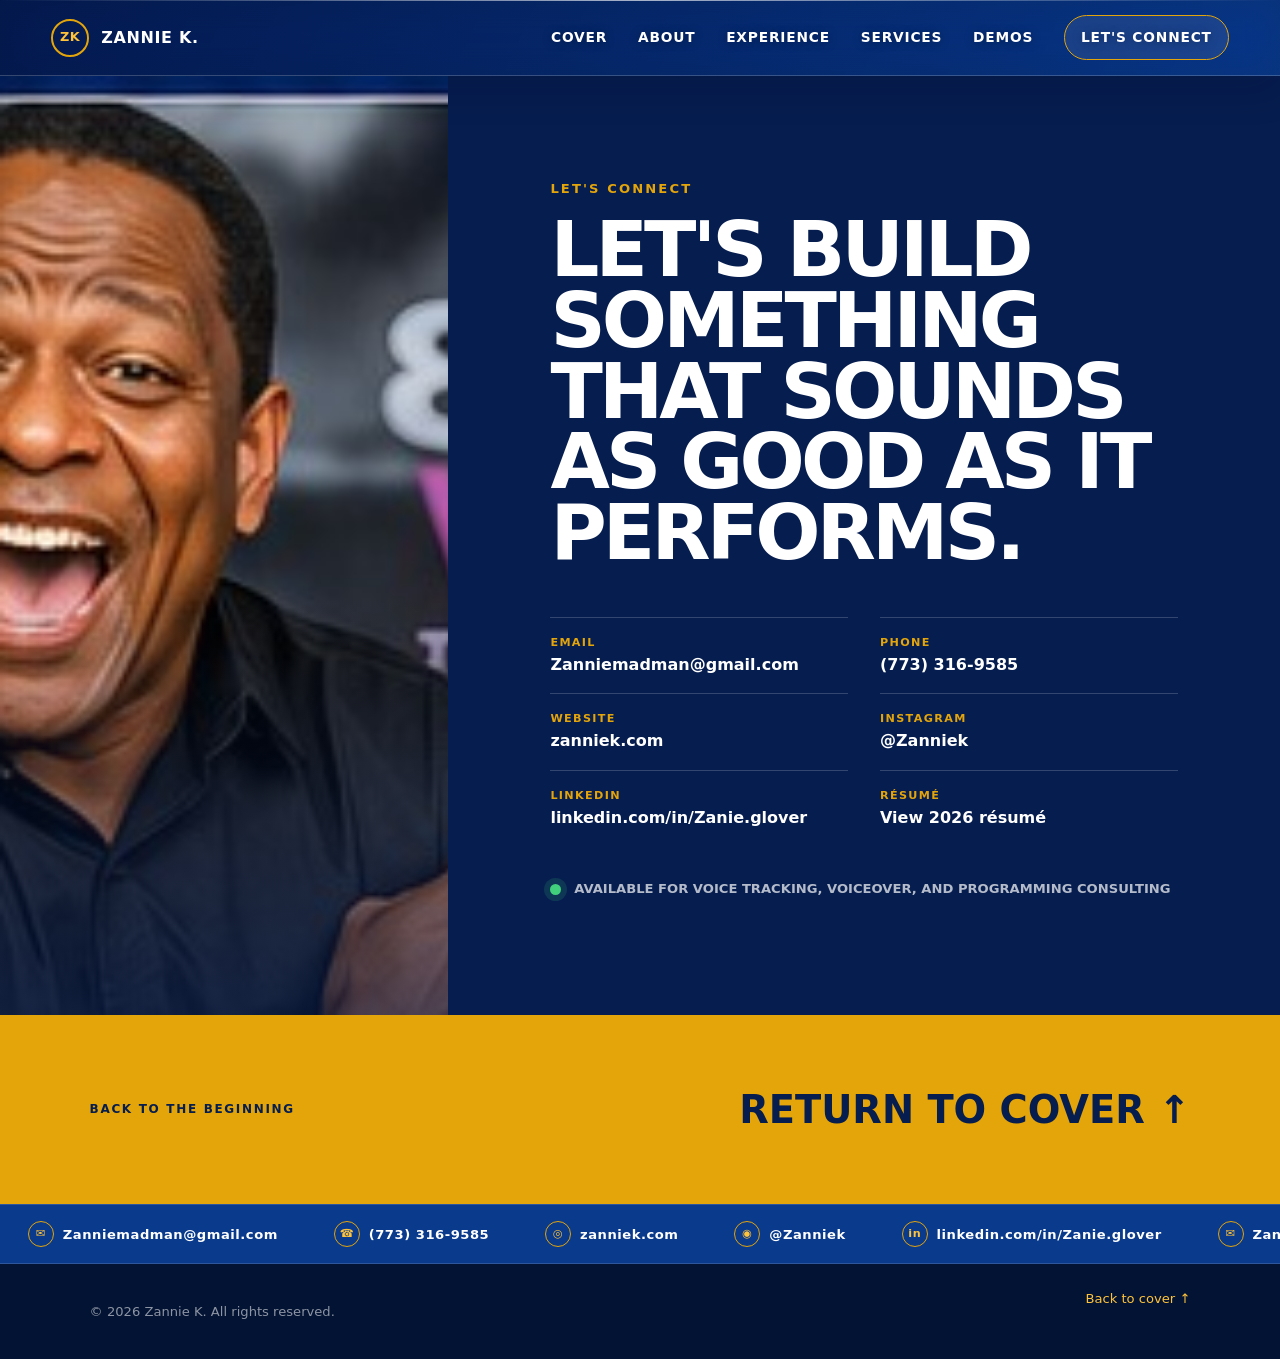
==== contact.html @ f50148a6 "Publish complete Zannie K website" ====
<!doctype html><html lang="en"><head>
  <meta charset="UTF-8"><meta name="viewport" content="width=device-width, initial-scale=1.0"><meta name="description" content="Contact Zannie K. for voice tracking, voiceover, and programming consulting.">
  <title>Contact | Zannie K.</title><link rel="stylesheet" href="styles.css"><script src="script.js" defer></script>
</head><body data-page="contact">
  <a class="skip-link" href="#main">Skip to content</a><div data-header></div><main id="main" class="inner-page contact-page">
    <section class="contact-hero"><div class="contact-photo reveal-on-scroll from-left" role="img" aria-label="Zannie K. at 87.7 The Vibe"></div><div class="contact-main reveal-on-scroll from-right"><p class="eyebrow">Let's connect</p><h1>Let's build something that sounds as good as it performs.</h1><div class="big-contact-list"><a href="mailto:Zanniemadman@gmail.com"><span>Email</span><strong>Zanniemadman@gmail.com</strong></a><a href="tel:+17733169585"><span>Phone</span><strong>(773) 316-9585</strong></a><a href="https://www.zanniek.com" target="_blank" rel="noopener"><span>Website</span><strong>zanniek.com</strong></a><a href="https://www.instagram.com/Zanniek" target="_blank" rel="noopener"><span>Instagram</span><strong>@Zanniek</strong></a><a href="https://www.linkedin.com/in/Zanie.glover" target="_blank" rel="noopener"><span>LinkedIn</span><strong>linkedin.com/in/Zanie.glover</strong></a><a href="assets/documents/zannie-k-resume-2026.pdf" target="_blank" rel="noopener"><span>Résumé</span><strong>View 2026 résumé</strong></a></div><p class="available-now"><i></i> Available for voice tracking, voiceover, and programming consulting</p></div></section>
    <a class="next-page page-link" href="index.html"><span>Back to the beginning</span><strong>Return to cover ↑</strong></a>
  </main><div data-footer></div>
</body></html>
---- styles.css ----
:root {
  --navy: #061d4f;
  --blue: #0a3a8c;
  --royal: #0e4fab;
  --gold: #e4a50b;
  --gold-light: #ffc33b;
  --ink: #10182a;
  --paper: #f7f6f1;
  --white: #fff;
  --muted: #667085;
  --line: rgba(16, 24, 42, .14);
  --shadow: 0 24px 60px rgba(5, 24, 66, .16);
}

* { box-sizing: border-box; }
html { scroll-behavior: smooth; }
body {
  margin: 0;
  background: var(--paper);
  color: var(--ink);
  font-family: Inter, ui-sans-serif, system-ui, -apple-system, BlinkMacSystemFont, "Segoe UI", sans-serif;
  line-height: 1.6;
}
.reveal {
  opacity: 0;
  transform: translateY(28px);
  transition: opacity .7s ease, transform .7s cubic-bezier(.2,.7,.2,1);
  transition-delay: var(--reveal-delay, 0ms);
}
.reveal.from-left { transform: translateX(-32px); }
.reveal.from-right { transform: translateX(32px); }
.reveal.is-visible { opacity: 1; transform: none; }
body.menu-open { overflow: hidden; }
a { color: inherit; }
img { display: block; max-width: 100%; }
button, a { -webkit-tap-highlight-color: transparent; }
.sr-only { position: absolute; width: 1px; height: 1px; padding: 0; margin: -1px; overflow: hidden; clip: rect(0,0,0,0); white-space: nowrap; border: 0; }
.skip-link { position: fixed; top: -50px; left: 1rem; z-index: 100; padding: .7rem 1rem; background: var(--gold); color: var(--navy); font-weight: 800; }
.skip-link:focus { top: 1rem; }

.site-header {
  position: fixed;
  inset: 0 0 auto;
  z-index: 50;
  display: flex;
  align-items: center;
  justify-content: space-between;
  height: 76px;
  padding: 0 clamp(1.25rem, 4vw, 4rem);
  color: var(--white);
  background: linear-gradient(180deg, rgba(2,13,43,.86), transparent);
  transition: background .25s, box-shadow .25s;
}
.site-header.scrolled { background: rgba(6,29,79,.96); box-shadow: 0 8px 30px rgba(0,0,0,.16); backdrop-filter: blur(12px); }
.brand { display: flex; align-items: center; gap: .75rem; text-decoration: none; font-weight: 900; letter-spacing: .04em; text-transform: uppercase; }
.brand-mark { display: grid; place-items: center; width: 38px; height: 38px; border: 2px solid var(--gold); border-radius: 50%; color: var(--gold-light); font-size: .8rem; }
.site-nav { display: flex; align-items: center; gap: clamp(1rem, 2.4vw, 2.25rem); }
.site-nav a { text-decoration: none; font-size: .86rem; font-weight: 750; letter-spacing: .06em; text-transform: uppercase; }
.site-nav a:not(.nav-cta):hover { color: var(--gold-light); }
.nav-cta { padding: .65rem 1rem; border: 1px solid var(--gold); border-radius: 999px; color: var(--gold-light); }
.menu-button { display: none; width: 44px; height: 44px; padding: 10px; border: 0; background: transparent; }
.menu-button span:not(.sr-only) { display: block; height: 2px; margin: 5px 0; background: white; }

.hero { position: relative; min-height: 100svh; display: grid; align-items: center; overflow: hidden; color: white; background: var(--navy); }
.hero-photo { position: absolute; inset: 0; background: url("assets/images/hero-studio.jpg") 66% 28% / cover no-repeat; transform: scale(1.02); }
.hero-overlay { position: absolute; inset: 0; background: linear-gradient(90deg, rgba(2,13,43,.97) 0%, rgba(2,18,57,.85) 42%, rgba(2,18,57,.22) 77%), linear-gradient(0deg, rgba(6,29,79,.78), transparent 45%); }
.hero-content { position: relative; z-index: 2; width: min(760px, 88vw); margin-left: clamp(1.4rem, 7vw, 8rem); padding: 8rem 0 5rem; }
.hero-content > * { animation: hero-in .72s both cubic-bezier(.2,.7,.2,1); }
.hero-content > :nth-child(2) { animation-delay: .1s; }
.hero-content > :nth-child(3) { animation-delay: .2s; }
.hero-content > :nth-child(4) { animation-delay: .3s; }
.hero-content > :nth-child(5) { animation-delay: .4s; }
@keyframes hero-in { from { opacity: 0; transform: translateY(24px); } to { opacity: 1; transform: none; } }
.eyebrow { margin: 0 0 1rem; color: var(--gold); font-size: .82rem; font-weight: 900; letter-spacing: .16em; text-transform: uppercase; }
.hero h1, h2 { margin: 0; line-height: .98; letter-spacing: -.045em; }
.hero h1 { max-width: 850px; font-size: clamp(3.4rem, 7.2vw, 7.5rem); text-transform: uppercase; }
.hero h1 em { color: var(--gold-light); font-style: normal; }
.hero-copy { max-width: 600px; margin: 1.6rem 0 2rem; color: rgba(255,255,255,.82); font-size: clamp(1rem, 1.5vw, 1.25rem); }
.hero-actions { display: flex; flex-wrap: wrap; gap: .8rem; }
.button { display: inline-flex; align-items: center; justify-content: center; gap: .65rem; min-height: 52px; padding: .8rem 1.35rem; border: 1px solid transparent; border-radius: 6px; text-decoration: none; font-weight: 850; letter-spacing: .04em; text-transform: uppercase; }
.button-gold { background: var(--gold); color: var(--navy); box-shadow: 0 12px 30px rgba(228,165,11,.28); }
.button-gold:hover { background: var(--gold-light); transform: translateY(-2px); }
.button-ghost { border-color: rgba(255,255,255,.55); color: white; }
.button-ghost:hover { border-color: white; background: rgba(255,255,255,.08); }
.play-icon { font-size: .8em; }
.hero-tags { display: flex; flex-wrap: wrap; gap: .75rem 1.8rem; margin: 3rem 0 0; padding: 0; list-style: none; color: rgba(255,255,255,.7); font-size: .78rem; font-weight: 800; letter-spacing: .2em; text-transform: uppercase; }
.hero-tags li:not(:last-child)::after { content: "•"; margin-left: 1.8rem; color: var(--gold); }
.scroll-cue { position: absolute; z-index: 3; right: 3vw; bottom: 2rem; display: grid; place-items: center; width: 46px; height: 46px; border: 1px solid rgba(255,255,255,.35); border-radius: 50%; text-decoration: none; animation: bob 1.8s ease-in-out infinite; }
@keyframes bob { 50% { transform: translateY(7px); } }

.section { padding: clamp(5rem, 9vw, 9rem) clamp(1.25rem, 7vw, 8rem); }
.section h2 { font-size: clamp(2.6rem, 5vw, 5.3rem); text-transform: uppercase; }
.lead { font-size: clamp(1.15rem, 1.7vw, 1.42rem); line-height: 1.55; }
.about-section { display: grid; grid-template-columns: .85fr 1.15fr .65fr; gap: clamp(2rem, 5vw, 6rem); align-items: start; background: white; }
.section-heading { position: sticky; top: 110px; }
.section-heading h2 { color: var(--navy); }
.about-copy > p:first-child { margin-top: 0; }
.about-copy blockquote { position: relative; margin: 2.5rem 0 0; padding: 2rem 1.6rem 1.5rem 2rem; border-left: 4px solid var(--gold); background: #f1f4f9; color: var(--navy); font-size: 1.12rem; font-weight: 750; }
.quote-mark { position: absolute; top: -1.2rem; left: 1rem; color: var(--gold); font: 5rem/1 Georgia, serif; }
.about-photo { margin: 0; overflow: hidden; border-radius: 999px 999px 12px 12px; box-shadow: var(--shadow); }
.about-photo img { width: 100%; min-height: 420px; object-fit: cover; }

.experience-section { display: grid; grid-template-columns: minmax(300px, .85fr) 1.15fr; min-height: 760px; padding: 0; background: var(--navy); color: white; }
.experience-photo { min-height: 650px; background: linear-gradient(0deg, rgba(6,29,79,.38), transparent), url("assets/images/studio-desk.jpg") center 35% / cover no-repeat; }
.experience-content { padding: clamp(4rem, 8vw, 8rem) clamp(1.5rem, 7vw, 7rem); }
.stat-grid { display: grid; grid-template-columns: repeat(2, 1fr); gap: 1px; margin: 3rem 0; background: rgba(255,255,255,.14); border: 1px solid rgba(255,255,255,.14); }
.stat-grid article { display: flex; flex-direction: column; padding: 1.5rem; background: var(--navy); }
.stat-grid strong { color: var(--gold-light); font-size: clamp(2rem, 4vw, 3.5rem); line-height: 1; }
.stat-grid span { color: rgba(255,255,255,.68); font-size: .82rem; font-weight: 800; letter-spacing: .08em; text-transform: uppercase; }
.experience-detail { display: grid; grid-template-columns: auto 1fr; gap: .25rem 1.2rem; padding-top: .5rem; }
.experience-detail h3, .experience-detail p { margin: 0; padding: .55rem 0; border-bottom: 1px solid rgba(255,255,255,.12); }
.experience-detail h3 { color: var(--gold-light); font-size: .9rem; text-transform: uppercase; }
.experience-detail p { color: rgba(255,255,255,.76); }

.services-section { background: var(--paper); }
.center-heading { max-width: 820px; margin: 0 auto 4rem; text-align: center; }
.center-heading p:last-child { color: var(--muted); }
.service-grid { display: grid; grid-template-columns: repeat(3, 1fr); gap: 1.2rem; max-width: 1400px; margin: auto; }
.service-card { position: relative; min-height: 430px; padding: 2.4rem; overflow: hidden; border: 1px solid var(--line); border-radius: 10px; background: white; box-shadow: 0 10px 30px rgba(6,29,79,.06); }
.service-card::after { content: ""; position: absolute; left: 0; right: 0; bottom: 0; height: 5px; background: var(--gold); transform: scaleX(0); transform-origin: left; transition: transform .3s; }
.service-card:hover { transform: translateY(-6px); box-shadow: var(--shadow); }
.service-card:hover::after { transform: scaleX(1); }
.featured-card { background: var(--navy); color: white; transform: translateY(-1.5rem); }
.featured-card:hover { transform: translateY(calc(-1.5rem - 6px)); }
.service-number { position: absolute; top: 1.8rem; right: 2rem; color: rgba(14,79,171,.14); font-size: 4rem; font-weight: 950; line-height: 1; }
.featured-card .service-number { color: rgba(255,255,255,.09); }
.service-icon { display: grid; place-items: center; width: 62px; height: 62px; margin-bottom: 2rem; border-radius: 50%; background: var(--gold); color: var(--navy); font-size: 1.8rem; font-weight: 900; }
.service-card h3 { margin: 0; color: var(--blue); font-size: 1.3rem; text-transform: uppercase; }
.featured-card h3 { color: var(--gold-light); }
.service-card ul { padding-left: 1.1rem; color: var(--muted); }
.featured-card ul { color: rgba(255,255,255,.72); }
.service-card li { margin: .75rem 0; }

.demos-section { display: grid; grid-template-columns: .7fr 1.3fr; gap: clamp(3rem, 8vw, 8rem); background: white; }
.demo-intro { align-self: center; }
.demo-intro h2 { color: var(--navy); }
.demo-intro > p:last-child { color: var(--muted); font-size: 1.15rem; }
.demo-list { display: grid; gap: 1rem; }
.demo-player { display: flex; align-items: center; gap: 1.4rem; min-height: 128px; padding: 1.35rem; border: 1px solid var(--line); border-radius: 10px; transition: border .2s, transform .2s, box-shadow .2s; }
.demo-player.ready:hover { transform: translateX(-5px); border-color: var(--gold); box-shadow: 0 12px 34px rgba(6,29,79,.1); }
.track-button { flex: 0 0 auto; display: grid; place-items: center; width: 60px; height: 60px; padding-left: 5px; border: 0; border-radius: 50%; background: var(--blue); color: white; cursor: pointer; font-size: 1rem; }
.track-button:disabled { background: #ccd2dd; cursor: not-allowed; }
.track-button:not(:disabled):hover { background: var(--gold); color: var(--navy); }
.demo-player.playing .waveform { animation: pulse-wave .8s ease-in-out infinite alternate; opacity: .9; }
@keyframes pulse-wave { to { transform: scaleY(.62); } }
.track-info { flex: 1; display: grid; grid-template-columns: minmax(145px, .8fr) 1.2fr auto; gap: 1.2rem; align-items: center; }
.track-info strong, .track-info span { display: block; }
.track-info strong { color: var(--navy); text-transform: uppercase; }
.track-info div > span { color: var(--muted); font-size: .83rem; }
.track-status { color: #8b6410; font-size: .75rem; font-weight: 800; text-transform: uppercase; }
.waveform { height: 46px; opacity: .45; background: repeating-linear-gradient(90deg, var(--blue) 0 3px, transparent 3px 8px); clip-path: polygon(0 45%,3% 30%,6% 55%,9% 15%,12% 70%,15% 38%,18% 58%,21% 20%,24% 80%,27% 36%,30% 66%,33% 10%,36% 70%,39% 25%,42% 62%,45% 38%,48% 78%,51% 20%,54% 63%,57% 30%,60% 70%,63% 15%,66% 58%,69% 35%,72% 75%,75% 22%,78% 62%,81% 30%,84% 70%,87% 40%,90% 62%,93% 32%,96% 55%,100% 45%,100% 55%,96% 45%,93% 68%,90% 38%,87% 60%,84% 30%,81% 70%,78% 38%,75% 78%,72% 25%,69% 65%,66% 42%,63% 85%,60% 30%,57% 70%,54% 37%,51% 80%,48% 22%,45% 62%,42% 38%,39% 75%,36% 30%,33% 90%,30% 34%,27% 64%,24% 20%,21% 80%,18% 42%,15% 62%,12% 30%,9% 85%,6% 45%,3% 70%,0 55%); }

.modern-section { position: relative; display: grid; grid-template-columns: 1.05fr .95fr; min-height: 700px; padding: 0; background: #082969; color: white; }
.modern-copy { z-index: 2; padding: clamp(4rem, 8vw, 8rem) clamp(1.5rem, 7vw, 7rem); }
.modern-photo { min-height: 600px; background: linear-gradient(90deg, #082969 0, transparent 40%), url("assets/images/microphone-studio.jpg") center / cover no-repeat; }
.check-list { display: grid; gap: 1rem; padding: 0; margin: 2rem 0; list-style: none; }
.check-list li { position: relative; padding-left: 2.2rem; color: rgba(255,255,255,.8); }
.check-list li::before { content: "✓"; position: absolute; left: 0; top: -.1rem; display: grid; place-items: center; width: 24px; height: 24px; border-radius: 50%; background: var(--gold); color: var(--navy); font-weight: 950; }
.result-line { margin-top: 2.4rem; padding-top: 1.5rem; border-top: 1px solid rgba(255,255,255,.2); color: var(--gold-light); font-weight: 900; text-transform: uppercase; }

.contact-section { display: grid; grid-template-columns: 1.1fr .9fr; gap: clamp(3rem, 8vw, 8rem); align-items: center; background: var(--gold); color: var(--navy); }
.contact-section .eyebrow { color: var(--navy); opacity: .7; }
.contact-panel { padding: 2rem; border: 1px solid rgba(6,29,79,.28); border-radius: 10px; background: rgba(255,255,255,.26); }
.contact-links { display: grid; gap: .7rem; margin-bottom: 1.5rem; }
.contact-links a { display: flex; justify-content: space-between; gap: 1rem; padding-bottom: .65rem; border-bottom: 1px solid rgba(6,29,79,.18); color: var(--navy); font-weight: 850; text-decoration: none; }
.contact-links a:hover { color: white; }
.contact-links span { opacity: .64; font-size: .75rem; letter-spacing: .1em; text-transform: uppercase; }
.availability { display: flex; align-items: flex-start; gap: .75rem; padding-top: 1rem; border-top: 1px solid rgba(6,29,79,.18); font-size: .88rem; font-weight: 750; text-transform: uppercase; }
.availability-dot { flex: 0 0 auto; width: 11px; height: 11px; margin-top: .35rem; border-radius: 50%; background: #1e9a57; box-shadow: 0 0 0 5px rgba(30,154,87,.16); }
.contact-ticker { overflow: hidden; border-top: 1px solid rgba(255,255,255,.14); border-bottom: 1px solid rgba(255,255,255,.14); background: var(--blue); color: white; }
.ticker-track { display: flex; width: max-content; animation: ticker-spin 42s linear infinite; }
.contact-ticker:hover .ticker-track, .contact-ticker:focus-within .ticker-track { animation-play-state: paused; }
.ticker-group { display: flex; align-items: center; gap: 3.5rem; flex-shrink: 0; padding: 1rem 1.75rem; }
.ticker-group a { display: inline-flex; align-items: center; gap: .55rem; color: white; font-size: .82rem; font-weight: 750; letter-spacing: .04em; text-decoration: none; white-space: nowrap; }
.ticker-group a:hover { color: var(--gold-light); }
.ticker-group a > span { display: grid; place-items: center; width: 26px; height: 26px; border: 1px solid var(--gold); border-radius: 50%; color: var(--gold-light); font-size: .7rem; font-weight: 900; }
@keyframes ticker-spin { to { transform: translateX(-50%); } }
.site-footer { display: flex; justify-content: space-between; gap: 1rem; padding: 1.5rem clamp(1.25rem, 7vw, 8rem); background: #031333; color: rgba(255,255,255,.55); font-size: .82rem; }
.site-footer a { color: var(--gold-light); text-decoration: none; }

@media (max-width: 980px) {
  .about-section { grid-template-columns: 1fr 1fr; }
  .section-heading { position: static; grid-column: 1 / -1; }
  .about-photo { align-self: stretch; }
  .about-photo img { height: 100%; }
  .service-grid { grid-template-columns: 1fr; }
  .featured-card, .featured-card:hover { transform: none; }
  .service-card { min-height: auto; }
  .demos-section { grid-template-columns: 1fr; }
  .track-info { grid-template-columns: minmax(150px, .8fr) 1.2fr; }
  .track-status { grid-column: 1 / -1; }
}

@media (max-width: 760px) {
  .site-header { height: 68px; }
  .menu-button { display: block; cursor: pointer; }
  .site-nav { position: fixed; inset: 68px 0 0; display: flex; flex-direction: column; align-items: flex-start; padding: 3rem 1.5rem; background: var(--navy); transform: translateX(100%); transition: transform .3s; }
  .site-nav.open { transform: none; }
  .site-nav a { font-size: 1.2rem; }
  .hero-photo { background-position: 58% center; }
  .hero-overlay { background: linear-gradient(90deg, rgba(2,13,43,.95), rgba(2,18,57,.47)), linear-gradient(0deg, rgba(6,29,79,.9), transparent 60%); }
  .hero-content { margin-left: 1.25rem; padding-top: 7rem; }
  .hero h1 { font-size: clamp(2.8rem, 14vw, 4.4rem); }
  .hero-tags { gap: .55rem 1rem; }
  .hero-tags li:not(:last-child)::after { margin-left: 1rem; }
  .scroll-cue { display: none; }
  .about-section { grid-template-columns: 1fr; }
  .about-photo { max-height: 500px; border-radius: 10px; }
  .experience-section { grid-template-columns: 1fr; }
  .experience-photo { min-height: 460px; }
  .experience-content { padding: 4rem 1.25rem; }
  .experience-detail { grid-template-columns: 1fr; }
  .experience-detail h3 { border-bottom: 0; padding-bottom: 0; }
  .experience-detail p { padding-top: 0; }
  .service-card { padding: 2rem 1.4rem; }
  .demo-player { align-items: flex-start; padding: 1rem; }
  .track-button { width: 52px; height: 52px; }
  .track-info { grid-template-columns: 1fr; gap: .75rem; }
  .track-status { grid-column: auto; }
  .waveform { height: 35px; }
  .modern-section { grid-template-columns: 1fr; }
  .modern-photo { grid-row: 1; min-height: 420px; background-image: linear-gradient(0deg, #082969 0, transparent 45%), url("assets/images/microphone-studio.jpg"); }
  .modern-copy { padding: 1rem 1.25rem 5rem; }
  .contact-section { grid-template-columns: 1fr; }
  .contact-links a { align-items: flex-start; flex-direction: column; gap: .1rem; }
  .ticker-group { gap: 2rem; }
  .site-footer { flex-direction: column; }
}

@media (prefers-reduced-motion: reduce) {
  html { scroll-behavior: auto; }
  *, *::before, *::after { animation-duration: .01ms !important; animation-iteration-count: 1 !important; transition-duration: .01ms !important; }
}

/* Multi-page media kit */
body { transition: opacity .22s ease, transform .22s ease; }
body.page-leaving { opacity: 0; transform: translateY(8px); }
.site-nav a.active:not(.nav-cta) { color: var(--gold-light); }
.site-nav a.active:not(.nav-cta)::after { content: ""; display: block; height: 2px; margin-top: 4px; background: var(--gold); }
body[data-page="home"] #main > section:not(.hero) { display: none; }
body[data-page="home"] .hero { min-height: calc(100svh - 112px); }
.cover-chapters { display: grid; grid-template-columns: repeat(4, 1fr); background: white; }
.cover-chapters a { position: relative; display: flex; flex-direction: column; min-height: 150px; padding: 1.5rem clamp(1rem, 2.2vw, 2rem); border-right: 1px solid var(--line); color: var(--navy); text-decoration: none; transition: color .25s, background .25s, transform .25s; }
.cover-chapters a::after { content: "→"; position: absolute; right: 1.4rem; bottom: 1.25rem; color: var(--gold); font-size: 1.35rem; transition: transform .25s; }
.cover-chapters a:hover { z-index: 1; background: var(--blue); color: white; transform: translateY(-7px); }
.cover-chapters a:hover::after { transform: translateX(5px); }
.cover-chapters span { color: var(--gold); font-size: .72rem; font-weight: 900; letter-spacing: .12em; }
.cover-chapters strong { margin-top: .5rem; font-size: 1.05rem; text-transform: uppercase; }
.cover-chapters small { color: var(--muted); }
.cover-chapters a:hover small { color: rgba(255,255,255,.68); }

.inner-page { padding-top: 76px; overflow: hidden; animation: page-arrive .55s both cubic-bezier(.2,.7,.2,1); }
@keyframes page-arrive { from { opacity: 0; transform: translateY(18px); } }
.page-title-block { position: relative; display: grid; grid-template-columns: auto 1fr auto; gap: clamp(1.5rem, 4vw, 5rem); align-items: end; min-height: 430px; padding: clamp(4rem, 8vw, 7rem) clamp(1.25rem, 7vw, 8rem); background: white; color: var(--navy); }
.page-title-block::after { content: ""; position: absolute; right: 0; bottom: 0; width: 34%; height: 8px; background: var(--gold); }
.page-title-block h1 { margin: 0; font-size: clamp(3.2rem, 7vw, 7.7rem); line-height: .9; letter-spacing: -.055em; text-transform: uppercase; }
.page-number { align-self: start; color: rgba(14,79,171,.11); font-size: clamp(5rem, 12vw, 13rem); font-weight: 950; line-height: .75; }
.page-lead { align-self: end; margin: 0 0 .6rem; color: var(--muted); font-size: clamp(1rem, 1.5vw, 1.25rem); }
.page-lead strong { color: var(--gold); text-transform: uppercase; }
.dark-title { background: var(--navy); color: white; }
.dark-title .page-number { color: rgba(255,255,255,.07); }
.dark-title .page-lead { color: rgba(255,255,255,.6); }
.page-section { padding: clamp(4rem, 8vw, 8rem) clamp(1.25rem, 7vw, 8rem); }
.next-page { display: flex; align-items: center; justify-content: space-between; gap: 2rem; padding: clamp(2rem, 5vw, 4rem) clamp(1.25rem, 7vw, 8rem); background: var(--gold); color: var(--navy); text-decoration: none; transition: background .25s, color .25s; }
.next-page span { font-size: .75rem; font-weight: 900; letter-spacing: .14em; text-transform: uppercase; }
.next-page strong { font-size: clamp(1.25rem, 3vw, 2.6rem); text-transform: uppercase; }
.next-page:hover { background: var(--blue); color: white; }

.story-layout { display: grid; grid-template-columns: .75fr 1.25fr; gap: clamp(3rem, 9vw, 10rem); align-items: center; background: var(--paper); }
.story-portrait { position: relative; margin: 0; }
.story-portrait::before { content: ""; position: absolute; inset: -18px 18px 18px -18px; z-index: -1; background: var(--blue); }
.story-portrait img { width: 100%; max-height: 680px; object-fit: cover; object-position: center 18%; box-shadow: var(--shadow); }
.story-portrait figcaption { padding: 1rem; background: var(--navy); color: var(--gold-light); font-size: .75rem; font-weight: 900; letter-spacing: .12em; text-align: center; text-transform: uppercase; }
.story-copy { max-width: 760px; }
.story-copy > p { margin: 0 0 1.4rem; }
.story-copy blockquote { position: relative; margin: 3rem 0 0; padding: 2rem 2rem 2rem 3rem; border-left: 5px solid var(--gold); background: white; color: var(--navy); font-size: clamp(1.15rem, 2vw, 1.55rem); font-weight: 760; box-shadow: 0 16px 45px rgba(6,29,79,.08); }
.story-copy blockquote span { position: absolute; top: -.6rem; left: .5rem; color: var(--gold); font: 4rem/1 Georgia, serif; }
.principles { background: var(--navy); color: white; }
.principle-grid { display: grid; grid-template-columns: repeat(3, 1fr); gap: 1px; background: rgba(255,255,255,.15); }
.principle-grid article { padding: clamp(2rem, 4vw, 4rem); background: var(--navy); }
.principle-grid span { color: var(--gold); font-size: .78rem; font-weight: 900; }
.principle-grid h2 { margin: 1rem 0; color: white; font-size: clamp(2rem, 4vw, 4rem); text-transform: uppercase; }
.principle-grid p { color: rgba(255,255,255,.65); }

.experience-feature { display: grid; grid-template-columns: .8fr 1.2fr; gap: 0; padding-top: 0; padding-bottom: 0; background: var(--paper); }
.experience-image { min-height: 770px; background: url("assets/images/studio-desk.jpg") center 30% / cover no-repeat; }
.experience-body { align-self: center; padding: clamp(2rem, 6vw, 6rem); }
.page-stats { margin-top: 0; }
.page-stats article { background: var(--paper); }
.page-stats span { color: var(--muted); }
.career-list { display: grid; grid-template-columns: repeat(2, 1fr); gap: 1.2rem; }
.career-list article { padding-top: 1.5rem; border-top: 3px solid var(--gold); }
.career-list span { color: var(--blue); font-size: .75rem; font-weight: 900; letter-spacing: .1em; text-transform: uppercase; }
.career-list h2 { margin: .6rem 0; color: var(--navy); font-size: clamp(1.25rem, 2vw, 2rem); line-height: 1.12; text-transform: uppercase; }
.career-list p { color: var(--muted); }
.market-band { padding: 2.5rem clamp(1.25rem, 7vw, 8rem); background: var(--blue); color: white; text-align: center; }
.market-band p { margin: 0 0 .7rem; color: var(--gold-light); font-size: .75rem; font-weight: 900; letter-spacing: .14em; text-transform: uppercase; }
.market-band div { display: flex; flex-wrap: wrap; justify-content: center; gap: .6rem 1.2rem; font-size: clamp(1rem, 2.2vw, 1.65rem); font-weight: 850; text-transform: uppercase; }
.market-band i { color: var(--gold); font-style: normal; }
.formats { text-align: center; background: white; }
.formats h2 { color: var(--navy); font-size: clamp(1.6rem, 4vw, 4rem); line-height: 1.3; }
.formats h2 span { color: var(--gold); }

.service-page-grid { display: grid; grid-template-columns: repeat(3, 1fr); gap: 1.2rem; background: var(--paper); }
.service-page-grid .service-card h2 { font-size: 1.35rem; line-height: 1.1; letter-spacing: -.02em; }
.media-landscape { display: grid; grid-template-columns: 1fr 1fr; min-height: 700px; background: var(--navy); color: white; }
.media-copy { align-self: center; padding: clamp(4rem, 8vw, 8rem); }
.media-copy h2 { margin: 0; font-size: clamp(4rem, 8vw, 8rem); line-height: .85; text-transform: uppercase; }
.media-copy > p:not(.eyebrow) { max-width: 560px; color: rgba(255,255,255,.72); font-size: 1.15rem; }
.media-image { background: linear-gradient(90deg, var(--navy), transparent 38%), url("assets/images/microphone-studio.jpg") center / cover no-repeat; }

.demo-page { background: #f2f5fa; }
.demo-title { background: var(--blue); color: white; }
.demo-title .page-number { color: rgba(255,255,255,.08); }
.demo-title .page-lead { color: rgba(255,255,255,.62); }
.demo-page-list { display: grid; max-width: 1180px; margin: auto; gap: 1.2rem; }
.audio-section-heading { margin-bottom: .8rem; }
.audio-section-heading h2 { margin: .15rem 0 .45rem; color: var(--navy); font-size: clamp(2.5rem, 7vw, 6rem); line-height: .9; text-transform: uppercase; letter-spacing: -.07em; }
.audio-section-heading p:last-child { max-width: 620px; margin: 0; color: var(--muted); font-size: 1.1rem; }
.demo-page-list .demo-player { min-height: 155px; background: white; box-shadow: 0 14px 40px rgba(6,29,79,.07); }
.demo-page-list .track-button { width: 72px; height: 72px; }
.aircheck-section { max-width: 1180px; margin: 0 auto; padding-top: 0; }
.aircheck-placeholder { position: relative; display: grid; grid-template-columns: auto 1fr; align-items: center; gap: 1.5rem; min-height: 180px; padding: clamp(1.5rem, 4vw, 3rem); overflow: hidden; color: white; background: linear-gradient(135deg, rgba(3,51,166,.96), rgba(6,29,79,.98)); box-shadow: var(--shadow); }
.aircheck-placeholder::after { content: ""; position: absolute; inset: auto -12% -70% 28%; height: 220px; border-radius: 999px; background: rgba(255,255,255,.08); filter: blur(2px); }
.aircheck-placeholder strong { display: block; position: relative; z-index: 1; margin-bottom: .4rem; font-size: clamp(1.6rem, 4vw, 3.2rem); line-height: .95; text-transform: uppercase; letter-spacing: -.05em; }
.aircheck-placeholder p { position: relative; z-index: 1; max-width: 620px; margin: 0; color: rgba(255,255,255,.72); font-size: 1.08rem; }
.aircheck-orbit { position: relative; z-index: 1; width: 86px; height: 86px; border: 1px solid rgba(255,255,255,.36); border-radius: 999px; animation: slow-spin 18s linear infinite; }
.aircheck-orbit span { position: absolute; width: 14px; height: 14px; border-radius: 999px; background: var(--gold); box-shadow: 0 0 24px rgba(241,184,45,.65); }
.aircheck-orbit span:nth-child(1) { top: -7px; left: 50%; transform: translateX(-50%); }
.aircheck-orbit span:nth-child(2) { right: 7px; bottom: 9px; }
.aircheck-orbit span:nth-child(3) { left: 7px; bottom: 9px; }
.aircheck-list { display: grid; gap: 1rem; }
.aircheck-player { min-height: 145px; color: white; border-color: rgba(255,255,255,.2); background: linear-gradient(135deg, rgba(3,51,166,.97), rgba(6,29,79,.99)); box-shadow: var(--shadow); }
.aircheck-player.ready:hover { border-color: var(--gold); box-shadow: 0 16px 42px rgba(6,29,79,.24); }
.aircheck-player .track-info span { color: rgba(255,255,255,.72); }
.aircheck-player .waveform { opacity: .5; }
@keyframes slow-spin { to { transform: rotate(360deg); } }
.resume-feature { display: flex; align-items: center; justify-content: space-between; gap: 2rem; max-width: 1180px; margin: 0 auto 5rem; padding: clamp(2rem, 5vw, 4.5rem); color: white; background: linear-gradient(135deg, var(--blue), var(--navy)); box-shadow: var(--shadow); }
.resume-feature h2 { margin: .2rem 0 .65rem; font-size: clamp(2rem, 5vw, 4.6rem); line-height: .95; text-transform: uppercase; }
.resume-feature p:last-child { max-width: 660px; margin: 0; color: rgba(255,255,255,.75); font-size: 1.05rem; }
.resume-feature .button { flex: 0 0 auto; }
.demo-cta { display: flex; align-items: center; justify-content: space-between; gap: 2rem; max-width: 1180px; margin: 0 auto 7rem; padding: clamp(2rem, 4vw, 4rem); background: var(--navy); color: white; box-shadow: var(--shadow); }
.demo-cta h2 { margin: 0; font-size: clamp(1.8rem, 4vw, 4rem); text-transform: uppercase; }

.contact-page { background: var(--navy); }
.contact-hero { display: grid; grid-template-columns: .7fr 1.3fr; min-height: calc(100svh - 76px); color: white; }
.contact-photo { background: linear-gradient(0deg, rgba(6,29,79,.6), transparent 45%), url("assets/images/footer-station.jpg") 40% center / cover no-repeat; }
.contact-main { align-self: center; padding: clamp(4rem, 8vw, 8rem); }
.contact-main h1 { max-width: 900px; margin: 0 0 3rem; font-size: clamp(3rem, 6vw, 6.5rem); line-height: .92; letter-spacing: -.05em; text-transform: uppercase; }
.big-contact-list { display: grid; grid-template-columns: repeat(2, 1fr); gap: 0 2rem; }
.big-contact-list a { display: flex; flex-direction: column; padding: 1rem 0; border-top: 1px solid rgba(255,255,255,.18); color: white; text-decoration: none; }
.big-contact-list a:hover strong { color: var(--gold-light); transform: translateX(5px); }
.big-contact-list span { color: var(--gold); font-size: .7rem; font-weight: 900; letter-spacing: .12em; text-transform: uppercase; }
.big-contact-list strong { overflow-wrap: anywhere; transition: color .2s, transform .2s; }
.available-now { display: flex; align-items: flex-start; gap: .8rem; margin-top: 2rem; color: rgba(255,255,255,.7); font-size: .82rem; font-weight: 800; text-transform: uppercase; }
.available-now i { flex: 0 0 auto; width: 11px; height: 11px; margin-top: .35rem; border-radius: 50%; background: #41d17c; box-shadow: 0 0 0 6px rgba(65,209,124,.14); }

@media (max-width: 980px) {
  .page-title-block { grid-template-columns: auto 1fr; }
  .page-lead { grid-column: 2; }
  .story-layout, .experience-feature { grid-template-columns: 1fr 1fr; gap: 2rem; }
  .service-page-grid { grid-template-columns: 1fr; }
  .media-landscape { grid-template-columns: 1fr; }
  .media-image { min-height: 520px; grid-row: 1; background-image: linear-gradient(0deg, var(--navy), transparent 40%), url("assets/images/microphone-studio.jpg"); }
  .contact-hero { grid-template-columns: .8fr 1.2fr; }
  .big-contact-list { grid-template-columns: 1fr; }
}

@media (max-width: 760px) {
  body[data-page="home"] .hero { min-height: 86svh; }
  .cover-chapters { grid-template-columns: 1fr 1fr; }
  .cover-chapters a { min-height: 135px; }
  .inner-page { padding-top: 68px; }
  .page-title-block { grid-template-columns: 1fr; min-height: 460px; align-content: center; }
  .page-number { position: absolute; top: 4rem; right: 1rem; }
  .page-lead { grid-column: auto; }
  .story-layout, .experience-feature { grid-template-columns: 1fr; }
  .story-portrait { max-width: 420px; }
  .principle-grid { grid-template-columns: 1fr; }
  .experience-image { min-height: 500px; }
  .career-list { grid-template-columns: 1fr; }
  .media-copy { padding: 4rem 1.25rem; }
  .demo-page-list .demo-player { min-height: 135px; }
  .demo-page-list .track-button { width: 54px; height: 54px; }
  .demo-cta { align-items: flex-start; flex-direction: column; margin: 0 1.25rem 4rem; }
  .resume-feature { align-items: flex-start; flex-direction: column; margin: 0 1.25rem 4rem; }
  .contact-hero { grid-template-columns: 1fr; }
  .contact-photo { min-height: 48svh; }
  .contact-main { padding: 4rem 1.25rem; }
  .next-page { align-items: flex-start; flex-direction: column; gap: .5rem; }
}

@media (prefers-reduced-motion: reduce) {
  body, .inner-page, .ticker-track, .hero-content > *, .reveal { animation: none !important; transition: none !important; }
  .reveal { opacity: 1; transform: none; }
}

/* Frosted-glass navigation */
.site-header,
.site-header.scrolled {
  background: linear-gradient(115deg, rgba(4, 24, 72, .78), rgba(14, 79, 171, .48));
  border-bottom: 1px solid rgba(255, 255, 255, .2);
  box-shadow: 0 12px 38px rgba(1, 11, 39, .2);
  -webkit-backdrop-filter: blur(18px) saturate(145%);
  backdrop-filter: blur(18px) saturate(145%);
}
.site-header::after {
  content: "";
  position: absolute;
  inset: 0 0 auto;
  height: 1px;
  pointer-events: none;
  background: linear-gradient(90deg, transparent, rgba(255,255,255,.65), transparent);
}
.site-nav a {
  color: white;
  text-shadow: 0 1px 10px rgba(0, 0, 0, .35);
  white-space: nowrap;
}
.site-nav a.active:not(.nav-cta) { color: var(--gold-light); }
.nav-cta { background: rgba(255, 255, 255, .08); }

@media (max-width: 1080px) {
  .site-header { padding-inline: 1.25rem; }
  .site-nav { gap: .9rem; }
  .site-nav a { font-size: .74rem; }
}

@media (max-width: 760px) {
  .site-header { height: 68px; }
  .menu-button { display: block; position: relative; z-index: 2; cursor: pointer; border: 1px solid rgba(255,255,255,.25); border-radius: 10px; background: rgba(255,255,255,.08); }
  .site-nav {
    position: fixed;
    inset: 68px 0 0;
    display: flex;
    flex-direction: column;
    align-items: flex-start;
    gap: .8rem;
    padding: 2rem 1.25rem;
    overflow-y: auto;
    background: linear-gradient(145deg, rgba(4,24,72,.96), rgba(14,79,171,.9));
    -webkit-backdrop-filter: blur(22px);
    backdrop-filter: blur(22px);
    transform: translateX(100%);
    transition: transform .3s cubic-bezier(.2,.7,.2,1);
  }
  .site-nav.open { transform: none; }
  .site-nav a { width: 100%; padding: .65rem 0; font-size: 1.05rem; border-bottom: 1px solid rgba(255,255,255,.1); }
  .site-nav .nav-cta { width: auto; margin-top: .5rem; padding: .75rem 1.1rem; border: 1px solid var(--gold); }
  .inner-page { padding-top: 68px; }
}
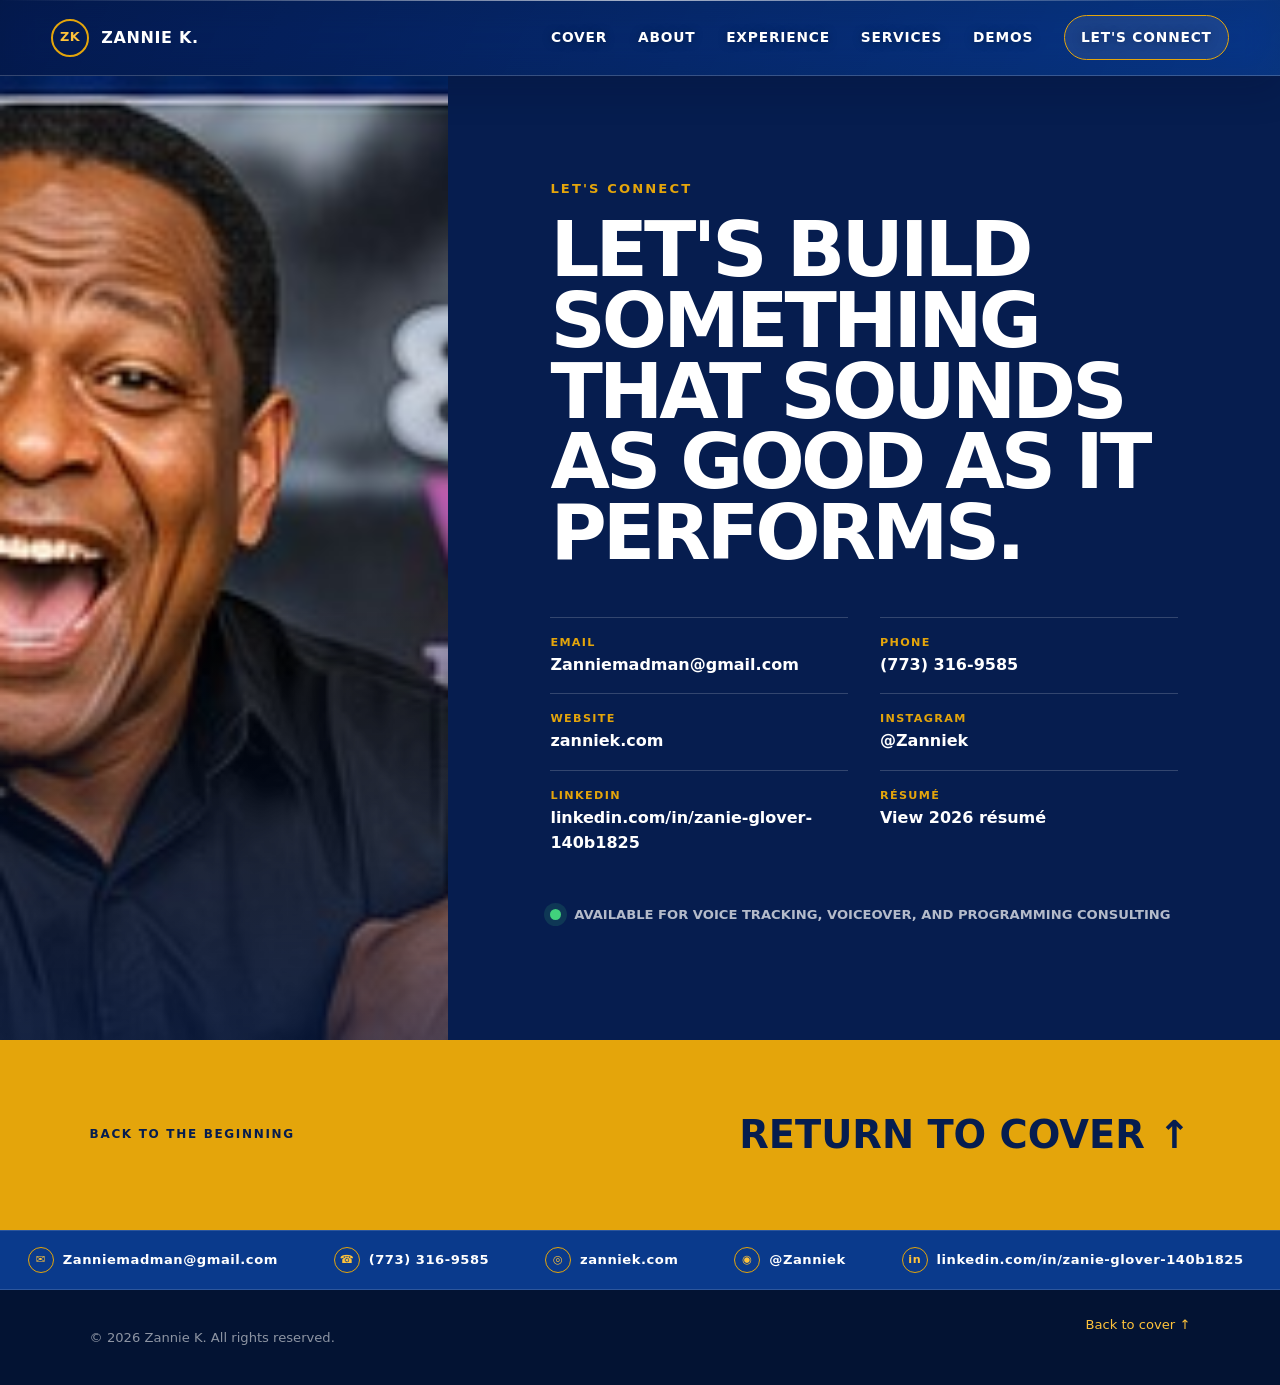
==== commit 8d6f5293: "Fix mobile menu and LinkedIn link" ====
--- a/contact.html
+++ b/contact.html
@@ -3,7 +3,7 @@
   <title>Contact | Zannie K.</title><link rel="stylesheet" href="styles.css"><script src="script.js" defer></script>
 </head><body data-page="contact">
   <a class="skip-link" href="#main">Skip to content</a><div data-header></div><main id="main" class="inner-page contact-page">
-    <section class="contact-hero"><div class="contact-photo reveal-on-scroll from-left" role="img" aria-label="Zannie K. at 87.7 The Vibe"></div><div class="contact-main reveal-on-scroll from-right"><p class="eyebrow">Let's connect</p><h1>Let's build something that sounds as good as it performs.</h1><div class="big-contact-list"><a href="mailto:Zanniemadman@gmail.com"><span>Email</span><strong>Zanniemadman@gmail.com</strong></a><a href="tel:+17733169585"><span>Phone</span><strong>(773) 316-9585</strong></a><a href="https://www.zanniek.com" target="_blank" rel="noopener"><span>Website</span><strong>zanniek.com</strong></a><a href="https://www.instagram.com/Zanniek" target="_blank" rel="noopener"><span>Instagram</span><strong>@Zanniek</strong></a><a href="https://www.linkedin.com/in/Zanie.glover" target="_blank" rel="noopener"><span>LinkedIn</span><strong>linkedin.com/in/Zanie.glover</strong></a><a href="assets/documents/zannie-k-resume-2026.pdf" target="_blank" rel="noopener"><span>Résumé</span><strong>View 2026 résumé</strong></a></div><p class="available-now"><i></i> Available for voice tracking, voiceover, and programming consulting</p></div></section>
+    <section class="contact-hero"><div class="contact-photo reveal-on-scroll from-left" role="img" aria-label="Zannie K. at 87.7 The Vibe"></div><div class="contact-main reveal-on-scroll from-right"><p class="eyebrow">Let's connect</p><h1>Let's build something that sounds as good as it performs.</h1><div class="big-contact-list"><a href="mailto:Zanniemadman@gmail.com"><span>Email</span><strong>Zanniemadman@gmail.com</strong></a><a href="tel:+17733169585"><span>Phone</span><strong>(773) 316-9585</strong></a><a href="https://www.zanniek.com" target="_blank" rel="noopener"><span>Website</span><strong>zanniek.com</strong></a><a href="https://www.instagram.com/Zanniek" target="_blank" rel="noopener"><span>Instagram</span><strong>@Zanniek</strong></a><a href="https://www.linkedin.com/in/zanie-glover-140b1825/" target="_blank" rel="noopener"><span>LinkedIn</span><strong>linkedin.com/in/zanie-glover-140b1825</strong></a><a href="assets/documents/zannie-k-resume-2026.pdf" target="_blank" rel="noopener"><span>Résumé</span><strong>View 2026 résumé</strong></a></div><p class="available-now"><i></i> Available for voice tracking, voiceover, and programming consulting</p></div></section>
     <a class="next-page page-link" href="index.html"><span>Back to the beginning</span><strong>Return to cover ↑</strong></a>
   </main><div data-footer></div>
 </body></html>
--- a/styles.css
+++ b/styles.css
@@ -431,13 +431,22 @@
   .menu-button { display: block; position: relative; z-index: 2; cursor: pointer; border: 1px solid rgba(255,255,255,.25); border-radius: 10px; background: rgba(255,255,255,.08); }
   .site-nav {
     position: fixed;
-    inset: 68px 0 0;
+    top: 68px;
+    right: 0;
+    bottom: auto;
+    left: 0;
+    width: 100%;
+    height: calc(100dvh - 68px);
+    max-height: calc(100dvh - 68px);
     display: flex;
     flex-direction: column;
     align-items: flex-start;
     gap: .8rem;
-    padding: 2rem 1.25rem;
+    min-height: 0;
+    padding: 1.5rem 1.25rem calc(2.5rem + env(safe-area-inset-bottom));
     overflow-y: auto;
+    overscroll-behavior: contain;
+    -webkit-overflow-scrolling: touch;
     background: linear-gradient(145deg, rgba(4,24,72,.96), rgba(14,79,171,.9));
     -webkit-backdrop-filter: blur(22px);
     backdrop-filter: blur(22px);
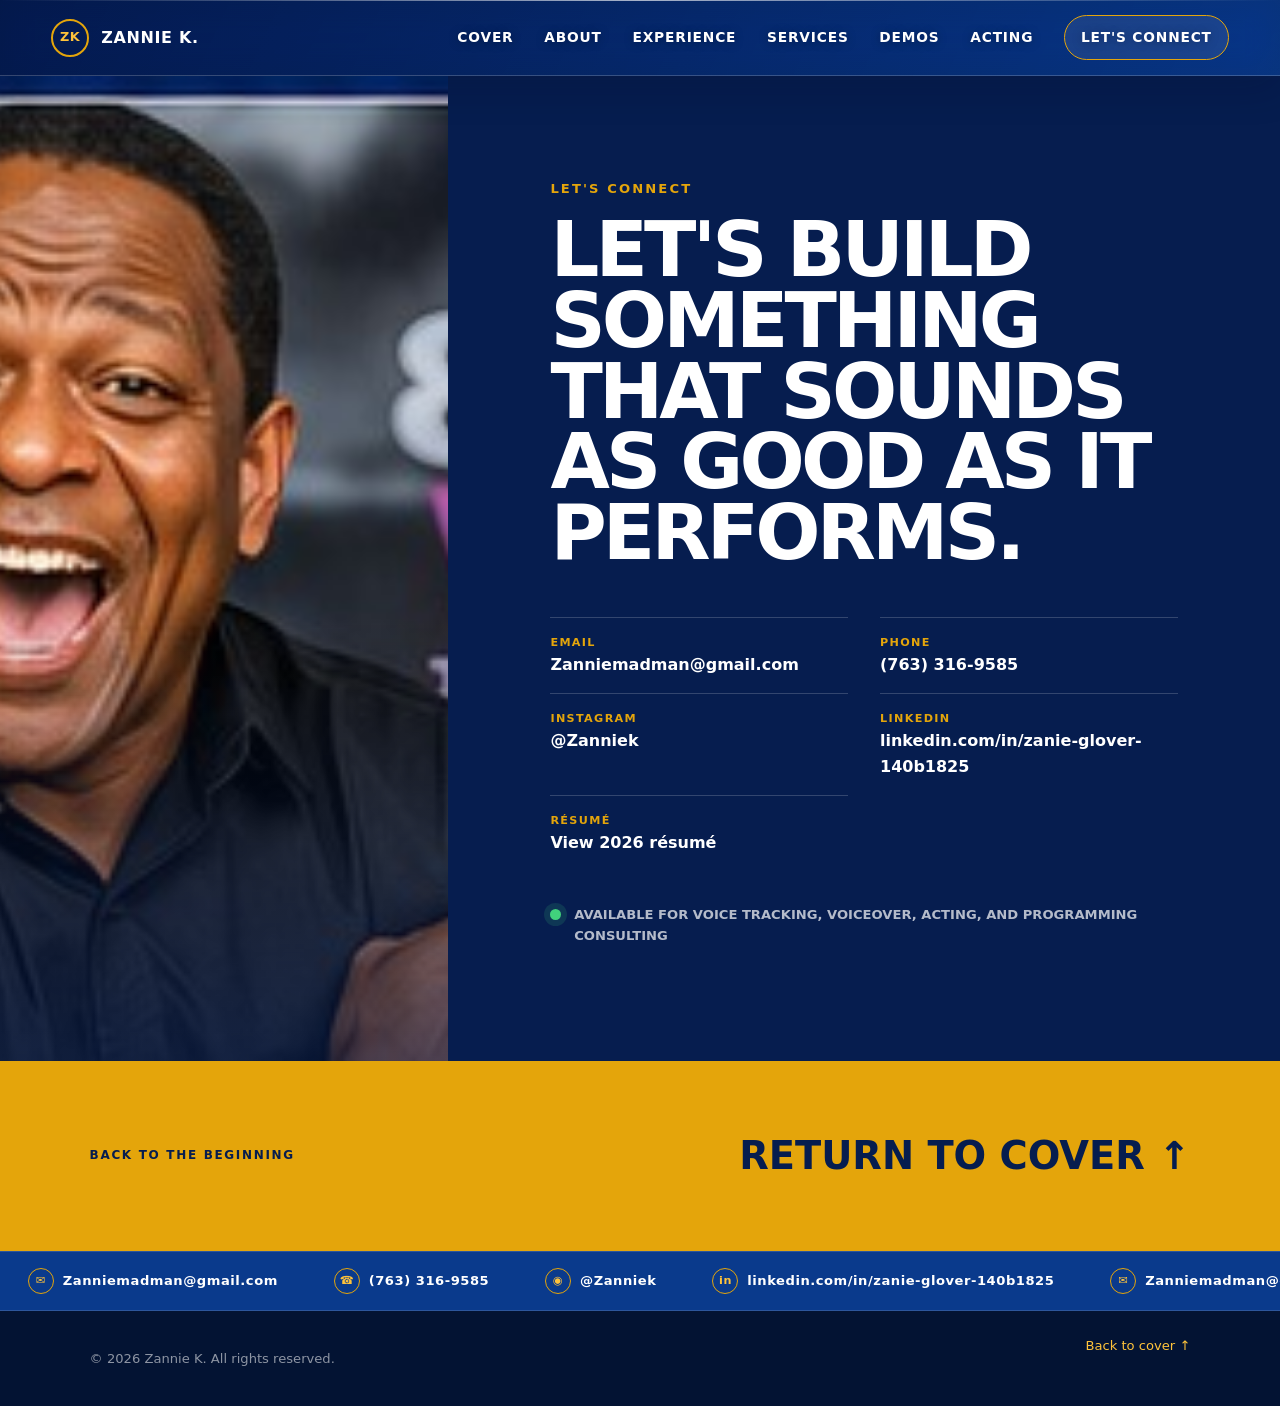
==== commit 3b3c0c63: "Add acting credits and Tubi links" ====
--- a/contact.html
+++ b/contact.html
@@ -1,9 +1,9 @@
 <!doctype html><html lang="en"><head>
-  <meta charset="UTF-8"><meta name="viewport" content="width=device-width, initial-scale=1.0"><meta name="description" content="Contact Zannie K. for voice tracking, voiceover, and programming consulting.">
+  <meta charset="UTF-8"><meta name="viewport" content="width=device-width, initial-scale=1.0"><meta name="description" content="Contact Zannie K. for voice tracking, voiceover, acting, and programming consulting.">
   <title>Contact | Zannie K.</title><link rel="stylesheet" href="styles.css"><script src="script.js" defer></script>
 </head><body data-page="contact">
   <a class="skip-link" href="#main">Skip to content</a><div data-header></div><main id="main" class="inner-page contact-page">
-    <section class="contact-hero"><div class="contact-photo reveal-on-scroll from-left" role="img" aria-label="Zannie K. at 87.7 The Vibe"></div><div class="contact-main reveal-on-scroll from-right"><p class="eyebrow">Let's connect</p><h1>Let's build something that sounds as good as it performs.</h1><div class="big-contact-list"><a href="mailto:Zanniemadman@gmail.com"><span>Email</span><strong>Zanniemadman@gmail.com</strong></a><a href="tel:+17733169585"><span>Phone</span><strong>(773) 316-9585</strong></a><a href="https://www.zanniek.com" target="_blank" rel="noopener"><span>Website</span><strong>zanniek.com</strong></a><a href="https://www.instagram.com/Zanniek" target="_blank" rel="noopener"><span>Instagram</span><strong>@Zanniek</strong></a><a href="https://www.linkedin.com/in/zanie-glover-140b1825/" target="_blank" rel="noopener"><span>LinkedIn</span><strong>linkedin.com/in/zanie-glover-140b1825</strong></a><a href="assets/documents/zannie-k-resume-2026.pdf" target="_blank" rel="noopener"><span>Résumé</span><strong>View 2026 résumé</strong></a></div><p class="available-now"><i></i> Available for voice tracking, voiceover, and programming consulting</p></div></section>
+    <section class="contact-hero"><div class="contact-photo reveal-on-scroll from-left" role="img" aria-label="Zannie K. at 87.7 The Vibe"></div><div class="contact-main reveal-on-scroll from-right"><p class="eyebrow">Let's connect</p><h1>Let's build something that sounds as good as it performs.</h1><div class="big-contact-list"><a href="mailto:Zanniemadman@gmail.com"><span>Email</span><strong>Zanniemadman@gmail.com</strong></a><a href="tel:+17633169585"><span>Phone</span><strong>(763) 316-9585</strong></a><a href="https://www.instagram.com/Zanniek" target="_blank" rel="noopener"><span>Instagram</span><strong>@Zanniek</strong></a><a href="https://www.linkedin.com/in/zanie-glover-140b1825/" target="_blank" rel="noopener"><span>LinkedIn</span><strong>linkedin.com/in/zanie-glover-140b1825</strong></a><a href="assets/documents/zannie-k-resume-2026.pdf" target="_blank" rel="noopener"><span>Résumé</span><strong>View 2026 résumé</strong></a></div><p class="available-now"><i></i> Available for voice tracking, voiceover, acting, and programming consulting</p></div></section>
     <a class="next-page page-link" href="index.html"><span>Back to the beginning</span><strong>Return to cover ↑</strong></a>
   </main><div data-footer></div>
 </body></html>
--- a/styles.css
+++ b/styles.css
@@ -239,7 +239,7 @@
 .site-nav a.active:not(.nav-cta)::after { content: ""; display: block; height: 2px; margin-top: 4px; background: var(--gold); }
 body[data-page="home"] #main > section:not(.hero) { display: none; }
 body[data-page="home"] .hero { min-height: calc(100svh - 112px); }
-.cover-chapters { display: grid; grid-template-columns: repeat(4, 1fr); background: white; }
+.cover-chapters { display: grid; grid-template-columns: repeat(5, 1fr); background: white; }
 .cover-chapters a { position: relative; display: flex; flex-direction: column; min-height: 150px; padding: 1.5rem clamp(1rem, 2.2vw, 2rem); border-right: 1px solid var(--line); color: var(--navy); text-decoration: none; transition: color .25s, background .25s, transform .25s; }
 .cover-chapters a::after { content: "→"; position: absolute; right: 1.4rem; bottom: 1.25rem; color: var(--gold); font-size: 1.35rem; transition: transform .25s; }
 .cover-chapters a:hover { z-index: 1; background: var(--blue); color: white; transform: translateY(-7px); }
@@ -335,6 +335,49 @@
 .aircheck-player .track-info span { color: rgba(255,255,255,.72); }
 .aircheck-player .waveform { opacity: .5; }
 @keyframes slow-spin { to { transform: rotate(360deg); } }
+.acting-page { background: var(--paper); }
+.acting-title { background: var(--navy); color: white; }
+.acting-title .page-number { color: rgba(255,255,255,.08); }
+.acting-title .page-lead { color: rgba(255,255,255,.64); }
+.acting-showcase { display: grid; grid-template-columns: .75fr 1.25fr; gap: clamp(3rem, 8vw, 8rem); align-items: center; background: white; }
+.acting-photo { position: relative; margin: 0; }
+.acting-photo::before { content: ""; position: absolute; inset: 18px -18px -18px 18px; z-index: 0; background: var(--gold); }
+.acting-photo img { position: relative; z-index: 1; width: 100%; min-height: 560px; object-fit: cover; object-position: center 28%; box-shadow: var(--shadow); }
+.acting-photo figcaption { position: relative; z-index: 1; padding: 1rem; background: var(--blue); color: white; font-size: .75rem; font-weight: 900; letter-spacing: .12em; text-align: center; text-transform: uppercase; }
+.acting-copy h2 { max-width: 840px; margin: 0 0 1.4rem; color: var(--navy); font-size: clamp(2.4rem, 5vw, 5rem); line-height: .95; letter-spacing: -.05em; text-transform: uppercase; }
+.acting-copy p:not(.eyebrow) { max-width: 760px; color: var(--muted); }
+.screen-credit { display: grid; grid-template-columns: minmax(420px, 1.15fr) minmax(320px, .85fr); gap: clamp(2rem, 5vw, 5rem); align-items: center; background: var(--paper); }
+.screen-credit + .screen-credit { padding-top: 0; }
+.credit-gallery { display: grid; grid-template-columns: .82fr 1fr; gap: 1.15rem; align-items: end; }
+.credit-gallery img { --float-base-y: 0px; --float-base-scale: 1.04; width: 100%; object-fit: cover; box-shadow: var(--shadow); transform: translateY(var(--float-base-y)) scale(var(--float-base-scale)); transform-origin: center; animation: credit-float 6.8s ease-in-out infinite; will-change: transform; }
+.credit-gallery img:nth-child(2) { animation-delay: .75s; animation-duration: 7.4s; }
+.credit-poster { aspect-ratio: 2 / 3; object-position: center; }
+.credit-poster-wide { aspect-ratio: 16 / 9; align-self: center; }
+.wide-credit-gallery { grid-template-columns: 1fr .88fr; }
+.credit-still { --float-base-y: 2rem; --float-base-scale: 1.06; aspect-ratio: 1 / 1; object-position: center; border: 8px solid white; }
+.credit-still-wide { aspect-ratio: 16 / 9; align-self: center; }
+.credit-details { padding: clamp(2rem, 4vw, 4rem); background: white; border-left: 6px solid var(--gold); box-shadow: 0 16px 45px rgba(6,29,79,.08); }
+.credit-details h2 { margin: 0 0 1rem; color: var(--navy); font-size: clamp(3rem, 7vw, 7rem); line-height: .86; letter-spacing: -.06em; text-transform: uppercase; }
+.credit-details h2 span { display: block; margin-top: .35rem; color: var(--blue); font-size: .34em; line-height: 1; letter-spacing: .04em; }
+.credit-role { margin: 0 0 1.2rem; color: var(--blue); font-size: clamp(1.1rem, 2vw, 1.55rem); font-weight: 900; text-transform: uppercase; }
+.credit-role strong { color: var(--gold); }
+.credit-status { display: inline-flex; margin: 0 0 1rem; padding: .35rem .65rem; border-radius: 999px; background: var(--navy); color: var(--gold-light); font-size: .72rem; font-weight: 900; letter-spacing: .12em; text-transform: uppercase; }
+.credit-details > p:not(.eyebrow):not(.credit-role):not(.credit-status) { max-width: 620px; color: var(--muted); font-size: 1.08rem; }
+.credit-watch { margin-top: 1rem; }
+.credit-poster-square { aspect-ratio: 1 / 1; align-self: center; }
+.credit-still-portrait { aspect-ratio: 3 / 4; object-position: center 18%; }
+.king-credit-gallery { grid-template-columns: .9fr .72fr; }
+@keyframes credit-float {
+  0%, 100% { transform: translateY(var(--float-base-y)) scale(var(--float-base-scale)); }
+  50% { transform: translateY(calc(var(--float-base-y) - 10px)) scale(var(--float-base-scale)); }
+}
+.acting-range { display: grid; grid-template-columns: repeat(3, 1fr); gap: 1px; background: var(--navy); color: white; }
+.acting-range article { padding: clamp(2rem, 4vw, 4rem); background: var(--navy); border-top: 5px solid var(--gold); }
+.acting-range span { color: var(--gold); font-size: .78rem; font-weight: 900; letter-spacing: .12em; }
+.acting-range h2 { margin: 1rem 0; color: white; font-size: clamp(1.5rem, 3vw, 2.8rem); line-height: 1; text-transform: uppercase; }
+.acting-range p { color: rgba(255,255,255,.68); }
+.acting-cta { display: flex; align-items: center; justify-content: space-between; gap: 2rem; max-width: 1180px; margin: 0 auto 7rem; padding: clamp(2rem, 4vw, 4rem); background: var(--blue); color: white; box-shadow: var(--shadow); }
+.acting-cta h2 { margin: 0; max-width: 820px; font-size: clamp(1.8rem, 4vw, 4rem); line-height: .96; text-transform: uppercase; }
 .resume-feature { display: flex; align-items: center; justify-content: space-between; gap: 2rem; max-width: 1180px; margin: 0 auto 5rem; padding: clamp(2rem, 5vw, 4.5rem); color: white; background: linear-gradient(135deg, var(--blue), var(--navy)); box-shadow: var(--shadow); }
 .resume-feature h2 { margin: .2rem 0 .65rem; font-size: clamp(2rem, 5vw, 4.6rem); line-height: .95; text-transform: uppercase; }
 .resume-feature p:last-child { max-width: 660px; margin: 0; color: rgba(255,255,255,.75); font-size: 1.05rem; }
@@ -358,12 +401,15 @@
 @media (max-width: 980px) {
   .page-title-block { grid-template-columns: auto 1fr; }
   .page-lead { grid-column: 2; }
+  .cover-chapters { grid-template-columns: repeat(3, 1fr); }
   .story-layout, .experience-feature { grid-template-columns: 1fr 1fr; gap: 2rem; }
+  .acting-showcase, .screen-credit { grid-template-columns: 1.08fr .92fr; gap: 2rem; }
   .service-page-grid { grid-template-columns: 1fr; }
   .media-landscape { grid-template-columns: 1fr; }
   .media-image { min-height: 520px; grid-row: 1; background-image: linear-gradient(0deg, var(--navy), transparent 40%), url("assets/images/microphone-studio.jpg"); }
   .contact-hero { grid-template-columns: .8fr 1.2fr; }
   .big-contact-list { grid-template-columns: 1fr; }
+  .acting-range { grid-template-columns: 1fr; }
 }
 
 @media (max-width: 760px) {
@@ -374,15 +420,20 @@
   .page-title-block { grid-template-columns: 1fr; min-height: 460px; align-content: center; }
   .page-number { position: absolute; top: 4rem; right: 1rem; }
   .page-lead { grid-column: auto; }
-  .story-layout, .experience-feature { grid-template-columns: 1fr; }
+  .story-layout, .experience-feature, .acting-showcase, .screen-credit { grid-template-columns: 1fr; }
   .story-portrait { max-width: 420px; }
+  .acting-photo { max-width: 460px; }
+  .acting-photo img { min-height: 430px; }
+  .credit-gallery { grid-template-columns: 1fr; }
+  .credit-still { --float-base-y: 0px; }
+  .credit-details { padding: 2rem 1.25rem; }
   .principle-grid { grid-template-columns: 1fr; }
   .experience-image { min-height: 500px; }
   .career-list { grid-template-columns: 1fr; }
   .media-copy { padding: 4rem 1.25rem; }
   .demo-page-list .demo-player { min-height: 135px; }
   .demo-page-list .track-button { width: 54px; height: 54px; }
-  .demo-cta { align-items: flex-start; flex-direction: column; margin: 0 1.25rem 4rem; }
+  .demo-cta, .acting-cta { align-items: flex-start; flex-direction: column; margin: 0 1.25rem 4rem; }
   .resume-feature { align-items: flex-start; flex-direction: column; margin: 0 1.25rem 4rem; }
   .contact-hero { grid-template-columns: 1fr; }
   .contact-photo { min-height: 48svh; }
@@ -393,6 +444,7 @@
 @media (prefers-reduced-motion: reduce) {
   body, .inner-page, .ticker-track, .hero-content > *, .reveal { animation: none !important; transition: none !important; }
   .reveal { opacity: 1; transform: none; }
+  .credit-gallery img { animation: none !important; }
 }
 
 /* Frosted-glass navigation */
